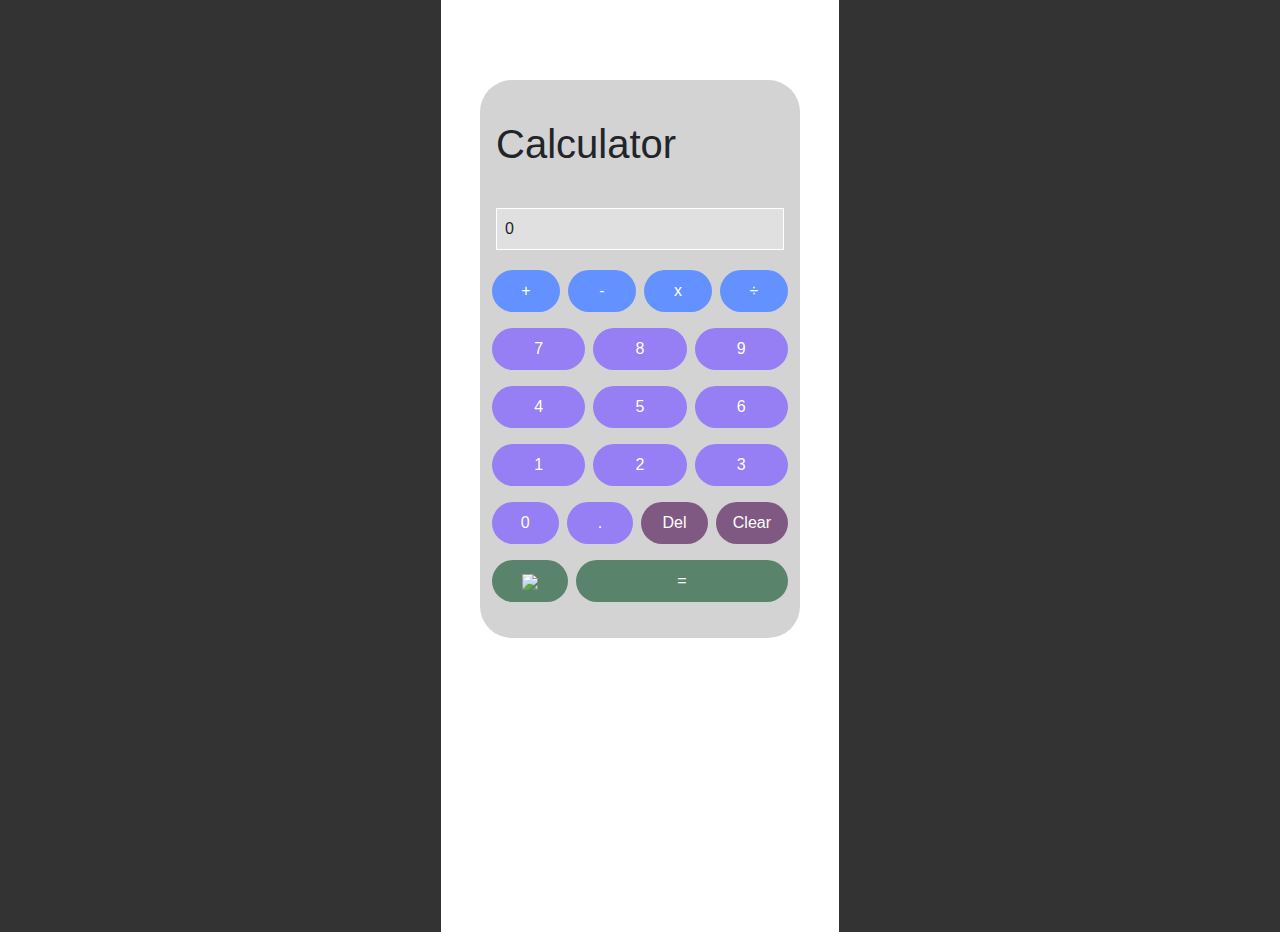
==== calculator.html @ 0e1d43fc "fixing history button" ====
<!DOCTYPE html>
<html lang="en">
<head>
    <meta charset="UTF-8">
    <meta name="viewport" content="width=device-width, initial-scale=1.0">
    <link href="https://cdn.jsdelivr.net/npm/bootstrap@5.3.3/dist/css/bootstrap.min.css" rel="stylesheet" integrity="sha384-QWTKZyjpPEjISv5WaRU9OFeRpok6YctnYmDr5pNlyT2bRjXh0JMhjY6hW+ALEwIH" crossorigin="anonymous">
    <link rel="stylesheet" href="/css/calculator.css">
    <title>Currency Exchange</title>
</head>
    <body class="home">
        <div class="frame">
            

            <div class="calculator_container mt-5">
                <div class="calculator_inner_container mx-auto">
                    <h1>Calculator</h1>
        
                    <!-- display history  -->
                    <div id="history-display" class="d-none"></div>
        
                    <!-- calculator number display -->
                    <div class="calculator__display mb-3 p-2" id="display">0</div>
        
                    <!-- calculator keys -->
                    <div class="calculator__keys row px-1">
                        <div class="col">
                            <div class="row mb-2">
                                <button class="col btn key--operator" data-action="add">+</button>
                                <button class="col btn key--operator" data-action="subtract">-</button>
                                <button class="col btn key--operator" data-action="multiply">x</button>
                                <button class="col btn key--operator" data-action="divide">÷</button>
                            </div>
                            <div class="row mb-2">
                                <button class="col key--number btn">7</button>
                                <button class="col key--number btn">8</button>
                                <button class="col key--number btn">9</button>
                            </div>
                            <div class="row mb-2">
                                <button class="col key--number btn">4</button>
                                <button class="col key--number btn">5</button>
                                <button class="col key--number btn">6</button>
                            </div>
                            <div class="row mb-2">
                                <button class="col key--number btn">1</button>
                                <button class="col key--number btn">2</button>
                                <button class="col key--number btn">3</button>
                            </div>
                            <div class="row mb-2">
                                <button class="col key--number btn">0</button>
                                <button class="col key--number btn" data-action="decimal">.</button>
                                <button class="col key--delete btn" data-action="delete">Del</button>
                                <button class="col key--delete btn" data-action="clear">Clear</button>
                            </div>
                            <div class="row bottom-row">
                                    <button class="col-3 btn key--history" data-action="showHistory"><img src="/images/history.svg"/></button>
                                    <button class="col btn key--equal" data-action="calculate">=</button>
                            </div>
                        </div>
                    </div>
                </div>
            </div>
        </div>
        <script src="https://cdn.jsdelivr.net/npm/bootstrap@5.3.3/dist/js/bootstrap.bundle.min.js" integrity="sha384-YvpcrYf0tY3lHB60NNkmXc5s9fDVZLESaAA55NDzOxhy9GkcIdslK1eN7N6jIeHz" crossorigin="anonymous"></script>
    <script src="scripts/calculator.js"></script>
    </body>
</html>
---- css/calculator.css ----
body {
    font-family: sans-serif;
    background-color: #333;
    margin: 0;
}

.frame {
    display: flex;
    flex-direction: column;
    align-items: center;
    width: 398px;
    height: 932px;
    background-color: white;
    margin: auto;
    gap: 32px;
    padding: 32px;
}

h1 {
    margin: 1em 0 1em;
}

.calculator_container {
    background-color: lightgray;
    width: 20em;
    border-radius: 2em;
}

.calculator_inner_container {
    max-width: 18em;
}

#display {
    border: 1.2px solid white;
    background-color: rgba(225, 225, 225, 0.9);
}

/* only shows when history button is clicked */
#history-display {
    background-color: rgba(89, 131, 107, 0.5);
    margin-bottom: 0.4em;
    padding: 0 0.5em;
}

.calculator__keys button {
    margin: 0.25rem;
    padding: 0.5rem 1rem; 
    border-radius: 20em;
}

.key--operator {
    background-color: #6391FF;
    color: white;
}

.key--operator :hover {
    background-color: #5a85e7;
    color: white;
}

.key--number {
    background-color: #967EF5;
    color: white;
}

.key--history, 
.key--equal {
    background-color: #59836B;
    color: white;
}

.key--history img {
    width: 1.5em;
    object-fit: contain;
}

.key--delete {
    background-color: #805983;
    color: white;
}

.bottom-row {
    display: flex;
    flex-direction: row;
    margin-bottom: 2em;
}
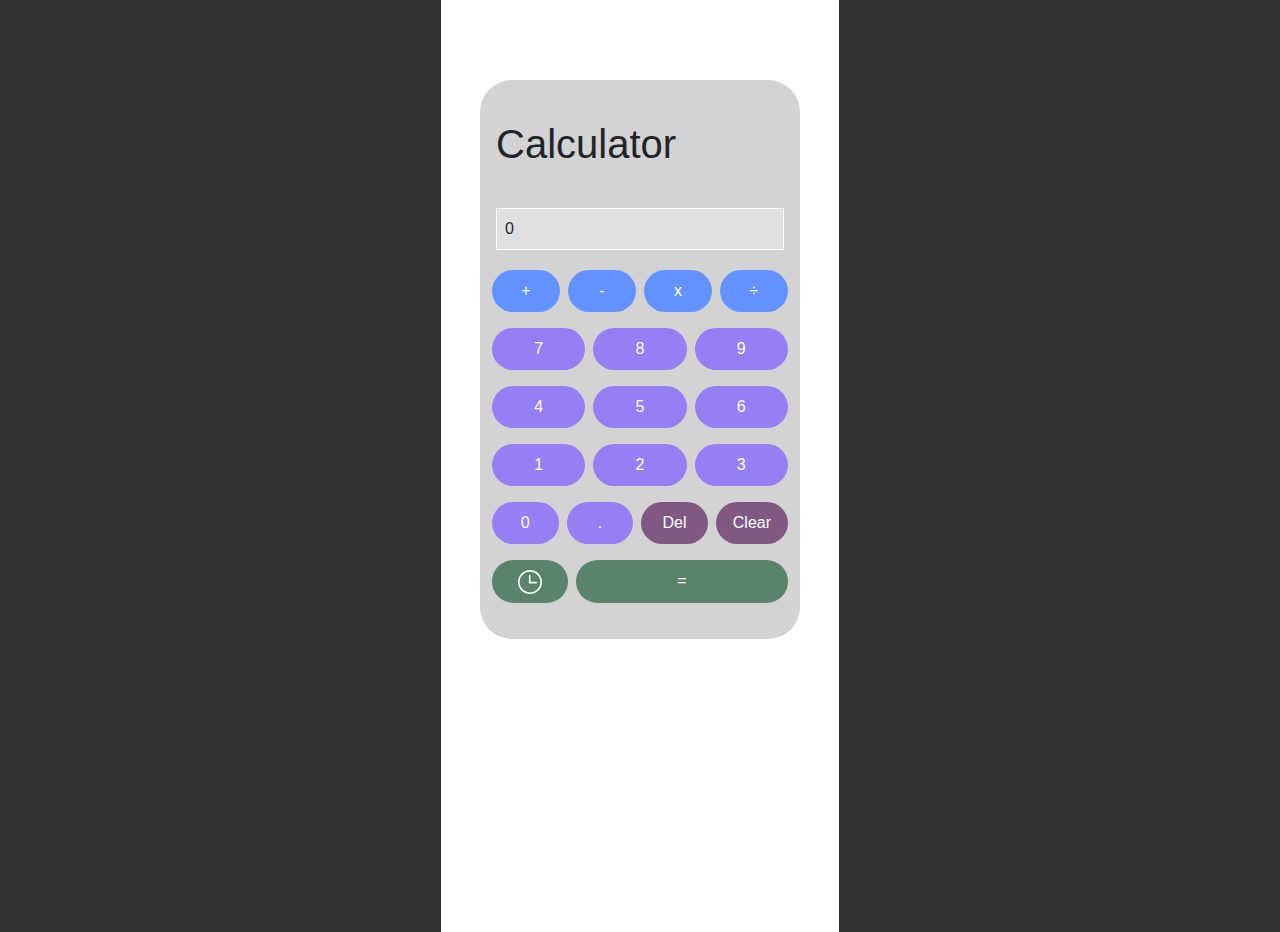
==== commit e95d03c6: "adding history image" ====
--- a/calculator.html
+++ b/calculator.html
@@ -9,7 +9,8 @@
 </head>
     <body class="home">
         <div class="frame">
-            
+
+            <!-- add currency converter here and make the display number go in the converter -->
 
             <div class="calculator_container mt-5">
                 <div class="calculator_inner_container mx-auto">
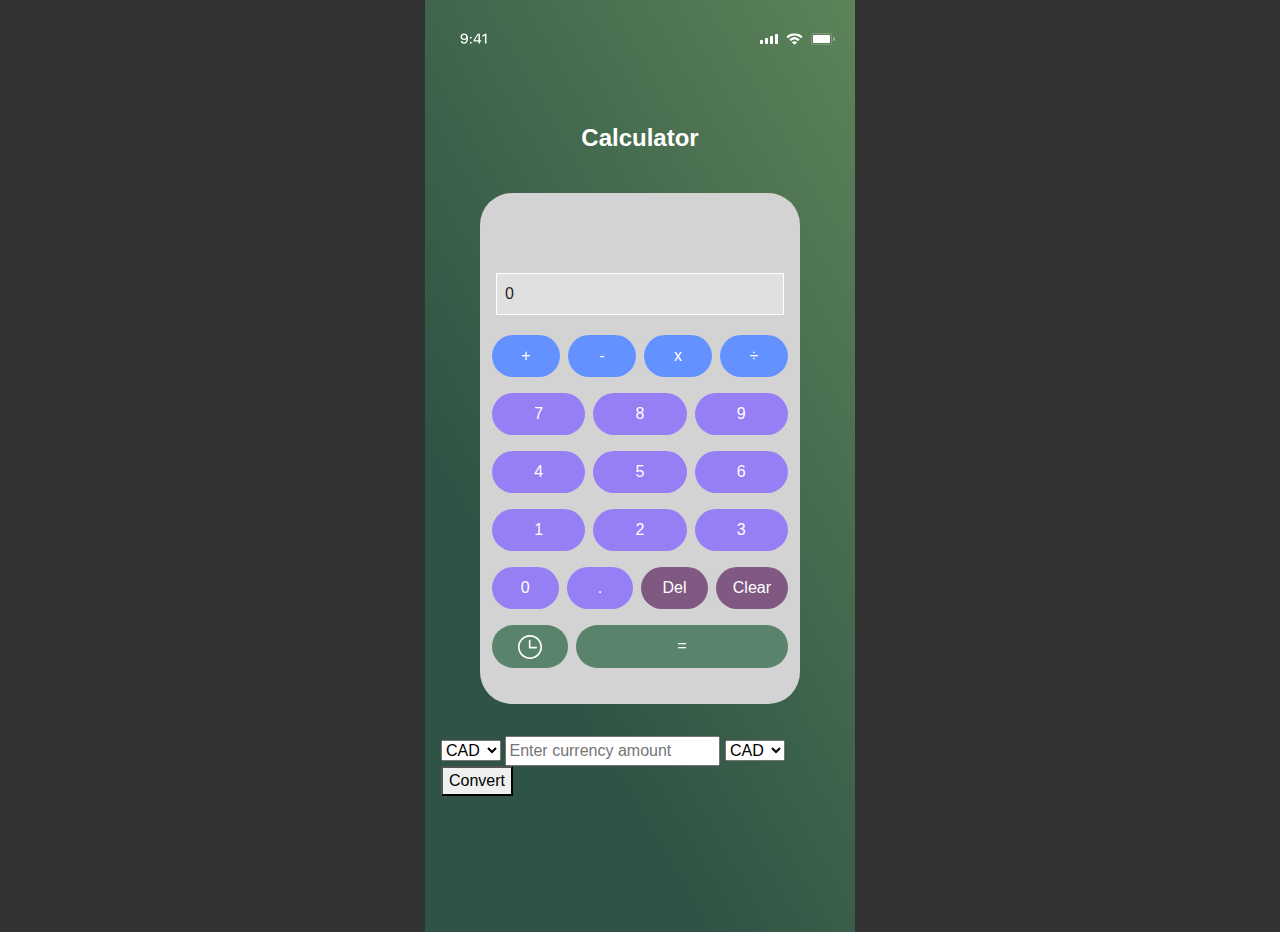
==== commit 57142856: "adding converter to calculator page" ====
--- a/calculator.html
+++ b/calculator.html
@@ -9,12 +9,14 @@
 </head>
     <body class="home">
         <div class="frame">
+            <div class="top-bar">
+                <img src="./images/iphone-top-bar.svg" alt="top-bar">
+            </div>
 
-            <!-- add currency converter here and make the display number go in the converter -->
-
-            <div class="calculator_container mt-5">
+            <!-- calculator -->
+            <h1>Calculator</h1>
+            <div class="calculator_container">
                 <div class="calculator_inner_container mx-auto">
-                    <h1>Calculator</h1>
         
                     <!-- display history  -->
                     <div id="history-display" class="d-none"></div>
@@ -60,8 +62,91 @@
                     </div>
                 </div>
             </div>
+
+            <!-- currency converter -->
+
+            <div class="converter">
+                <form class="inputCurrency">
+                    <select>
+                        <option>CAD</option>
+                        <option>USD</option>
+                        <option>AUD</option>
+                        <option>BGN</option>
+                        <option>BRL</option>
+                        <option>CHF</option>
+                        <option>CNY</option>
+                        <option>CZK</option>
+                        <option>DKK</option>
+                        <option>EUR</option>
+                        <option>GBP</option>
+                        <option>HKD</option>
+                        <option>HUF</option>
+                        <option>IDR</option>
+                        <option>ILS</option>
+                        <option>INR</option>
+                        <option>ISK</option>
+                        <option>JPY</option>
+                        <option>KRW</option>
+                        <option>MXN</option>
+                        <option>MYR</option>
+                        <option>NOK</option>
+                        <option>NZD</option>
+                        <option>PHP</option>
+                        <option>PLN</option>
+                        <option>RON</option>
+                        <option>SEK</option>
+                        <option>SGD</option>
+                        <option>THB</option>
+                        <option>TRY</option>
+                        <option>USD</option>
+                        <option>ZAR</option>
+                    </select>
+                    <input type="text" placeholder="Enter currency amount" id="currency-amount"/>
+                    <select id="currency-options">
+                        <option>CAD</option>
+                        <option>USD</option>
+                        <option>AUD</option>
+                        <option>BGN</option>
+                        <option>BRL</option>
+                        <option>CHF</option>
+                        <option>CNY</option>
+                        <option>CZK</option>
+                        <option>DKK</option>
+                        <option>EUR</option>
+                        <option>GBP</option>
+                        <option>HKD</option>
+                        <option>HUF</option>
+                        <option>IDR</option>
+                        <option>ILS</option>
+                        <option>INR</option>
+                        <option>ISK</option>
+                        <option>JPY</option>
+                        <option>KRW</option>
+                        <option>MXN</option>
+                        <option>MYR</option>
+                        <option>NOK</option>
+                        <option>NZD</option>
+                        <option>PHP</option>
+                        <option>PLN</option>
+                        <option>RON</option>
+                        <option>SEK</option>
+                        <option>SGD</option>
+                        <option>THB</option>
+                        <option>TRY</option>
+                        <option>USD</option>
+                        <option>ZAR</option>
+                    </select>
+                    <button id="add" type="button">Convert</button>
+                </form>
+                <div class="dashboard">
+                    <table class="currency-table">
+
+                    </table>
+                </div>
+            </div>
         </div>
         <script src="https://cdn.jsdelivr.net/npm/bootstrap@5.3.3/dist/js/bootstrap.bundle.min.js" integrity="sha384-YvpcrYf0tY3lHB60NNkmXc5s9fDVZLESaAA55NDzOxhy9GkcIdslK1eN7N6jIeHz" crossorigin="anonymous"></script>
-    <script src="scripts/calculator.js"></script>
+        <script src="scripts/calculator.js"></script>
+        <script src="./scripts/script.js"></script>
     </body>
 </html>--- a/css/calculator.css
+++ b/css/calculator.css
@@ -8,22 +8,28 @@
     display: flex;
     flex-direction: column;
     align-items: center;
-    width: 398px;
-    height: 932px;
-    background-color: white;
+    width: 430px;
+    min-height: 932px;
+    background: linear-gradient(60deg, #2F5445 30%, #5C8359 100%);
     margin: auto;
     gap: 32px;
-    padding: 32px;
+    padding: 16px;
+    box-sizing: border-box;
 }
 
 h1 {
-    margin: 1em 0 1em;
+    margin-top: 1.25em;
+    font-family:'work sans', sans-serif;
+    font-weight: 600;
+    color: white;
+    font-size: 1.5em;
 }
 
 .calculator_container {
     background-color: lightgray;
     width: 20em;
     border-radius: 2em;
+    padding-top: 5em;
 }
 
 .calculator_inner_container {
@@ -83,4 +89,6 @@
     display: flex;
     flex-direction: row;
     margin-bottom: 2em;
-}+}
+
+/* converter */
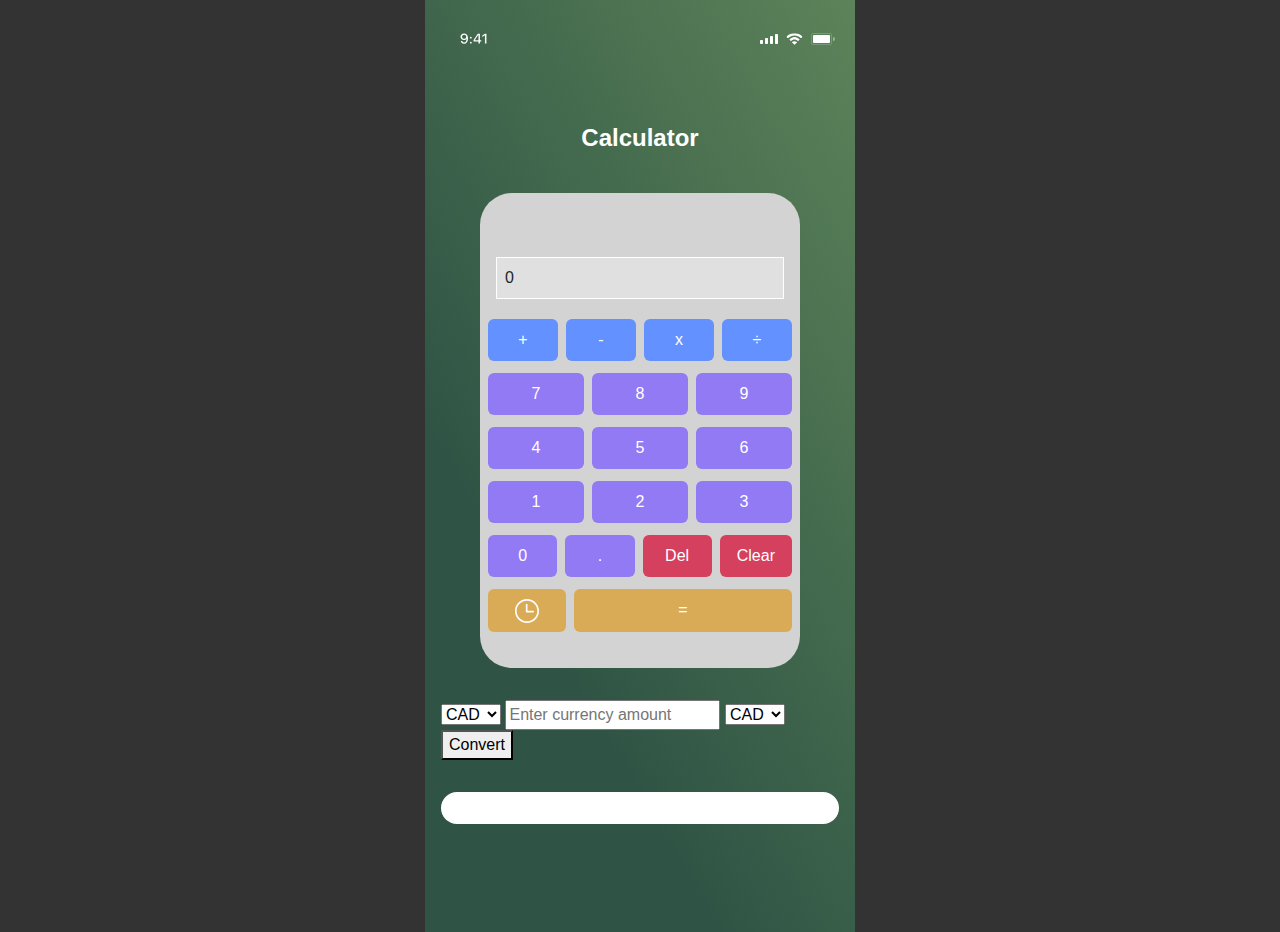
==== commit d19fa323: "adding converter to calculator page" ====
--- a/calculator.html
+++ b/calculator.html
@@ -25,30 +25,30 @@
                     <div class="calculator__display mb-3 p-2" id="display">0</div>
         
                     <!-- calculator keys -->
-                    <div class="calculator__keys row px-1">
+                    <div class="calculator__keys row">
                         <div class="col">
-                            <div class="row mb-2">
+                            <div class="row mb-1">
                                 <button class="col btn key--operator" data-action="add">+</button>
                                 <button class="col btn key--operator" data-action="subtract">-</button>
                                 <button class="col btn key--operator" data-action="multiply">x</button>
                                 <button class="col btn key--operator" data-action="divide">÷</button>
                             </div>
-                            <div class="row mb-2">
+                            <div class="row mb-1">
                                 <button class="col key--number btn">7</button>
                                 <button class="col key--number btn">8</button>
                                 <button class="col key--number btn">9</button>
                             </div>
-                            <div class="row mb-2">
+                            <div class="row mb-1">
                                 <button class="col key--number btn">4</button>
                                 <button class="col key--number btn">5</button>
                                 <button class="col key--number btn">6</button>
                             </div>
-                            <div class="row mb-2">
+                            <div class="row mb-1">
                                 <button class="col key--number btn">1</button>
                                 <button class="col key--number btn">2</button>
                                 <button class="col key--number btn">3</button>
                             </div>
-                            <div class="row mb-2">
+                            <div class="row mb-1">
                                 <button class="col key--number btn">0</button>
                                 <button class="col key--number btn" data-action="decimal">.</button>
                                 <button class="col key--delete btn" data-action="delete">Del</button>
--- a/css/calculator.css
+++ b/css/calculator.css
@@ -29,7 +29,7 @@
     background-color: lightgray;
     width: 20em;
     border-radius: 2em;
-    padding-top: 5em;
+    padding-top: 4em;
 }
 
 .calculator_inner_container {
@@ -51,7 +51,7 @@
 .calculator__keys button {
     margin: 0.25rem;
     padding: 0.5rem 1rem; 
-    border-radius: 20em;
+    /* border-radius: 20em; */
 }
 
 .key--operator {
@@ -65,13 +65,13 @@
 }
 
 .key--number {
-    background-color: #967EF5;
+    background-color: #937AF5;
     color: white;
 }
 
 .key--history, 
 .key--equal {
-    background-color: #59836B;
+    background-color: #D9AB56;
     color: white;
 }
 
@@ -81,7 +81,7 @@
 }
 
 .key--delete {
-    background-color: #805983;
+    background-color: #d5405e;
     color: white;
 }
 
@@ -92,3 +92,24 @@
 }
 
 /* converter */
+
+.dashboard {
+    margin-top: 2em;
+    padding: 1em;
+    background-color: #ffffff;
+    border-radius: 24px;
+}
+
+.dashboard, .dashboard table {
+    width: 100%;
+}
+
+.dashboard tr {
+    display: flex;
+    flex-flow: row;
+    justify-content: space-between;
+    border-bottom: solid 1px #DBE2EE;
+    padding: 1em;
+}
+
+
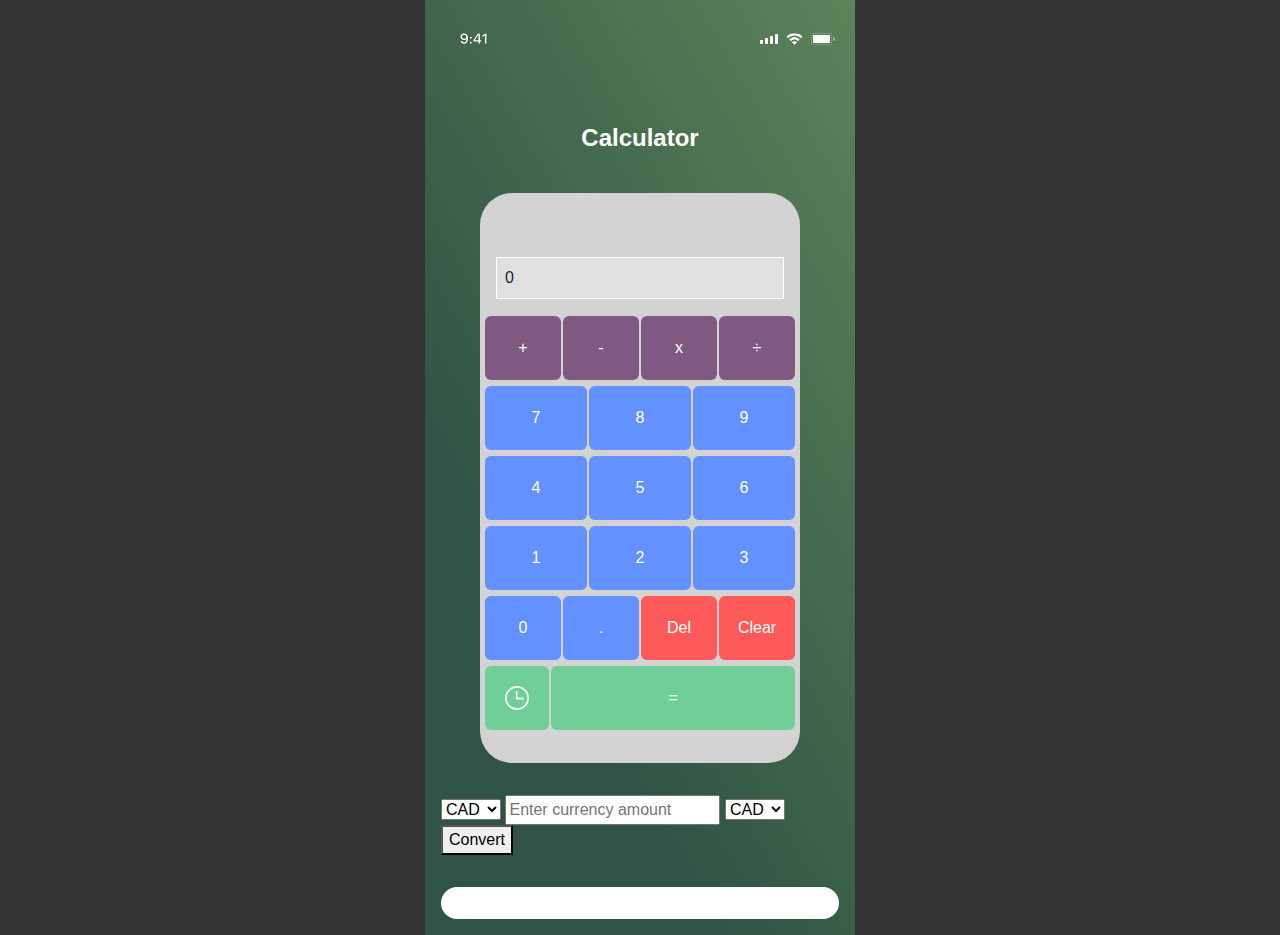
==== commit 6ca3eabc: "adding swiping to the calc page" ====
--- a/calculator.html
+++ b/calculator.html
@@ -148,5 +148,6 @@
         <script src="https://cdn.jsdelivr.net/npm/bootstrap@5.3.3/dist/js/bootstrap.bundle.min.js" integrity="sha384-YvpcrYf0tY3lHB60NNkmXc5s9fDVZLESaAA55NDzOxhy9GkcIdslK1eN7N6jIeHz" crossorigin="anonymous"></script>
         <script src="scripts/calculator.js"></script>
         <script src="./scripts/script.js"></script>
+        <script src="scripts/swipe.js"></script>
     </body>
 </html>--- a/css/calculator.css
+++ b/css/calculator.css
@@ -49,13 +49,14 @@
 }
 
 .calculator__keys button {
-    margin: 0.25rem;
-    padding: 0.5rem 1rem; 
+    margin: 1px;
+    width: 4em;
+    height: 4em;
     /* border-radius: 20em; */
 }
 
 .key--operator {
-    background-color: #6391FF;
+    background-color: #805983;
     color: white;
 }
 
@@ -65,13 +66,13 @@
 }
 
 .key--number {
-    background-color: #937AF5;
+    background-color: #6391FF;
     color: white;
 }
 
 .key--history, 
 .key--equal {
-    background-color: #D9AB56;
+    background-color: #6FCF97;
     color: white;
 }
 
@@ -81,7 +82,7 @@
 }
 
 .key--delete {
-    background-color: #d5405e;
+    background-color: #FF5A5A;
     color: white;
 }
 
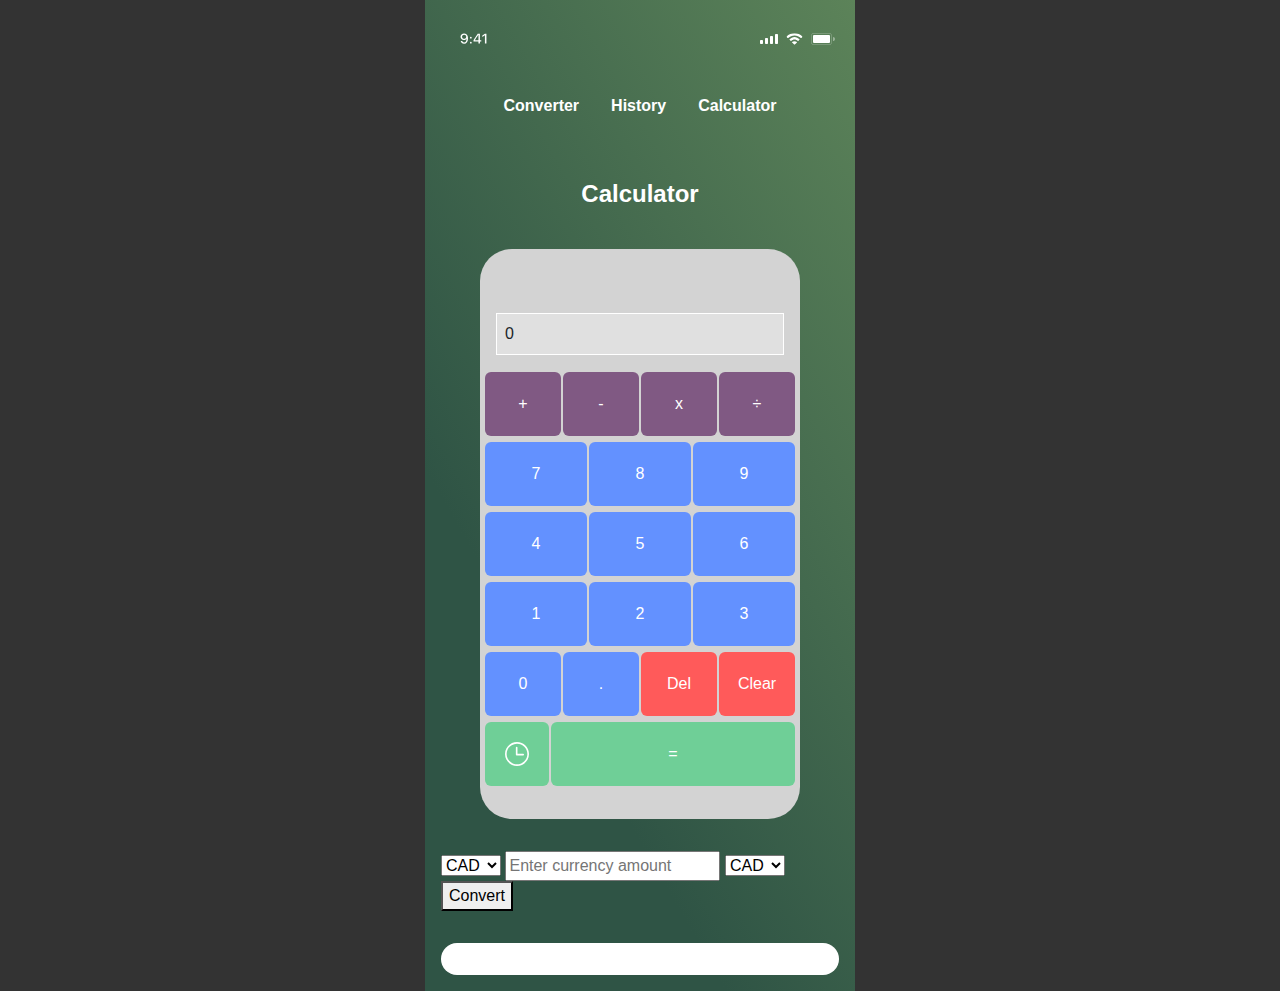
==== commit ee055dc8: "nav" ====
--- a/calculator.html
+++ b/calculator.html
@@ -12,7 +12,11 @@
             <div class="top-bar">
                 <img src="./images/iphone-top-bar.svg" alt="top-bar">
             </div>
-
+            <div class="nav">
+                <a href="/index.html">Converter</a>
+                <a href="/Historical.html">History</a>
+                <a href="/calculator.html">Calculator</a>
+            </div>
             <!-- calculator -->
             <h1>Calculator</h1>
             <div class="calculator_container">
--- a/css/calculator.css
+++ b/css/calculator.css
@@ -113,4 +113,20 @@
     padding: 1em;
 }
 
+.nav {
+    display: flex;
+    flex-flow: row;
+    justify-content: center;
+    align-items: center;
+    gap: 32px;
+}
 
+.nav a {
+    text-decoration: none;
+    color: white;
+    font-weight: bold;
+}
+
+.nav a:visited {
+    color: white;
+}
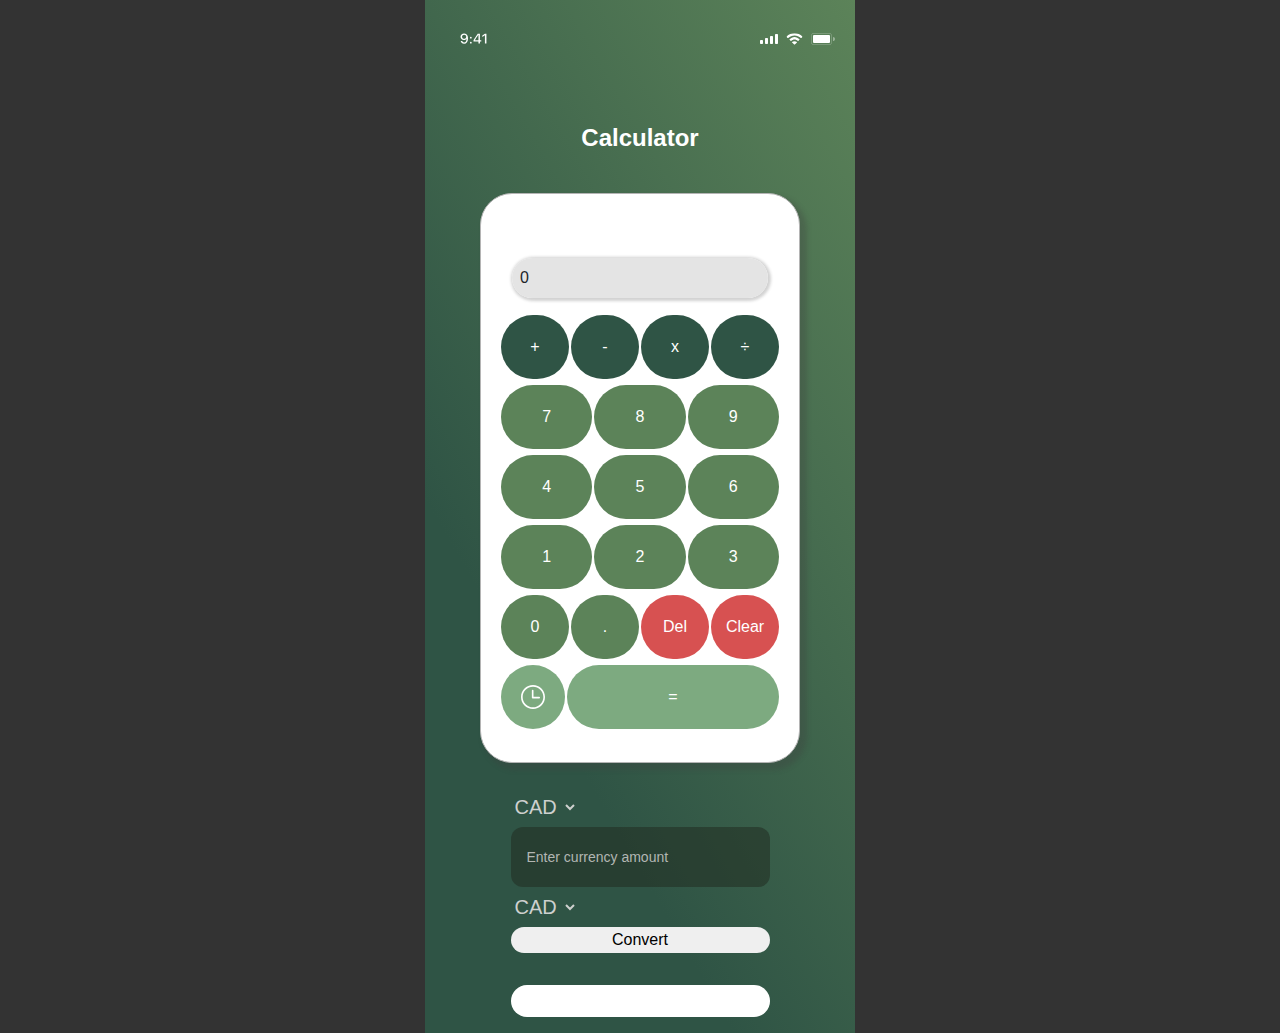
==== commit d38b289b: "fixing calc buttons" ====
--- a/calculator.html
+++ b/calculator.html
@@ -12,18 +12,14 @@
             <div class="top-bar">
                 <img src="./images/iphone-top-bar.svg" alt="top-bar">
             </div>
-            <div class="nav">
-                <a href="/index.html">Converter</a>
-                <a href="/Historical.html">History</a>
-                <a href="/calculator.html">Calculator</a>
-            </div>
+
             <!-- calculator -->
             <h1>Calculator</h1>
             <div class="calculator_container">
                 <div class="calculator_inner_container mx-auto">
         
                     <!-- display history  -->
-                    <div id="history-display" class="d-none"></div>
+                    <div id="history-display" class="d-none">History:</div>
         
                     <!-- calculator number display -->
                     <div class="calculator__display mb-3 p-2" id="display">0</div>
@@ -152,6 +148,5 @@
         <script src="https://cdn.jsdelivr.net/npm/bootstrap@5.3.3/dist/js/bootstrap.bundle.min.js" integrity="sha384-YvpcrYf0tY3lHB60NNkmXc5s9fDVZLESaAA55NDzOxhy9GkcIdslK1eN7N6jIeHz" crossorigin="anonymous"></script>
         <script src="scripts/calculator.js"></script>
         <script src="./scripts/script.js"></script>
-        <script src="scripts/swipe.js"></script>
     </body>
 </html>--- a/css/calculator.css
+++ b/css/calculator.css
@@ -26,19 +26,24 @@
 }
 
 .calculator_container {
-    background-color: lightgray;
+    background-color: white;
     width: 20em;
     border-radius: 2em;
     padding-top: 4em;
+    box-shadow: 5px 5px 5px 2px rgba(63, 63, 63, 0.3);
+    border: 1px solid #b4b4b4;
 }
 
 .calculator_inner_container {
     max-width: 18em;
+    padding: 0 1em 0 1em;
+    font-family: 'work sans', sans-serif;
 }
 
 #display {
-    border: 1.2px solid white;
     background-color: rgba(225, 225, 225, 0.9);
+    border-radius: 2em;
+    box-shadow: 1px 1px 3px 2px rgba(29, 28, 28, 0.2);
 }
 
 /* only shows when history button is clicked */
@@ -46,33 +51,48 @@
     background-color: rgba(89, 131, 107, 0.5);
     margin-bottom: 0.4em;
     padding: 0 0.5em;
+    border-radius: 2em;
+    color: gray;
 }
+
 
 .calculator__keys button {
     margin: 1px;
     width: 4em;
     height: 4em;
-    /* border-radius: 20em; */
+    border-radius: 20em;
 }
 
 .key--operator {
-    background-color: #805983;
+    background-color: #2F5445;
     color: white;
 }
 
-.key--operator :hover {
-    background-color: #5a85e7;
+.key--operator:hover{
+    background-color: #5b756b;
     color: white;
 }
 
+
 .key--number {
-    background-color: #6391FF;
+    background-color: #5C8359;
+    color: white;
+}
+
+.key--number:hover {
+    background-color: #8ea88d;
     color: white;
 }
 
 .key--history, 
 .key--equal {
-    background-color: #6FCF97;
+    background-color: #7DAA80;
+    color: white;
+}
+
+.key--history:hover, 
+.key--equal:hover {
+    background-color: #94ab95;
     color: white;
 }
 
@@ -82,7 +102,12 @@
 }
 
 .key--delete {
-    background-color: #FF5A5A;
+    background-color: #d75151;
+    color: white;
+}
+
+.key--delete:hover {
+    background-color: #e49898;
     color: white;
 }
 
@@ -93,6 +118,51 @@
 }
 
 /* converter */
+
+.inputCurrency {
+    display: flex;
+    flex-flow: column;
+    gap: 8px;
+    width: 100%;
+}
+
+.inputCurrency select {
+    width: fit-content;
+    background: transparent;
+    border: none;
+    font-size: 20px;
+    font-family: 'work sans', sans-serif;
+    font-weight: 500;
+    color: #CED0CE;
+}
+
+.inputCurrency input {
+    border: none;
+    background-color: rgba(35, 49, 37, 0.6);
+    border-radius: 12px;
+    padding-left: 16px;
+    height: 60px;
+    color: white;
+    font-size: 18px;
+    font-family: 'work sans', sans-serif;
+    font-weight: 600;
+}
+
+.inputCurrency input::placeholder {
+    color: #B2B6B3; 
+    font-size: 14px;
+    font-family: 'work sans', sans-serif;
+    font-weight: 400;
+}
+
+.inputCurrency select:focus {
+    outline: none;
+}
+
+
+.dashboard, .dashboard table {
+    width: 100%;
+}
 
 .dashboard {
     margin-top: 2em;
@@ -113,20 +183,15 @@
     padding: 1em;
 }
 
-.nav {
-    display: flex;
-    flex-flow: row;
-    justify-content: center;
-    align-items: center;
-    gap: 32px;
+form button {
+    border: none;
+    border-radius: 2em;
+    font-family: 'work sans', sans-serif;
+    background-color: #EFEFEF;
 }
 
-.nav a {
-    text-decoration: none;
+form button:hover {
+    background-color: #b1b1b1;
     color: white;
-    font-weight: bold;
 }
 
-.nav a:visited {
-    color: white;
-}
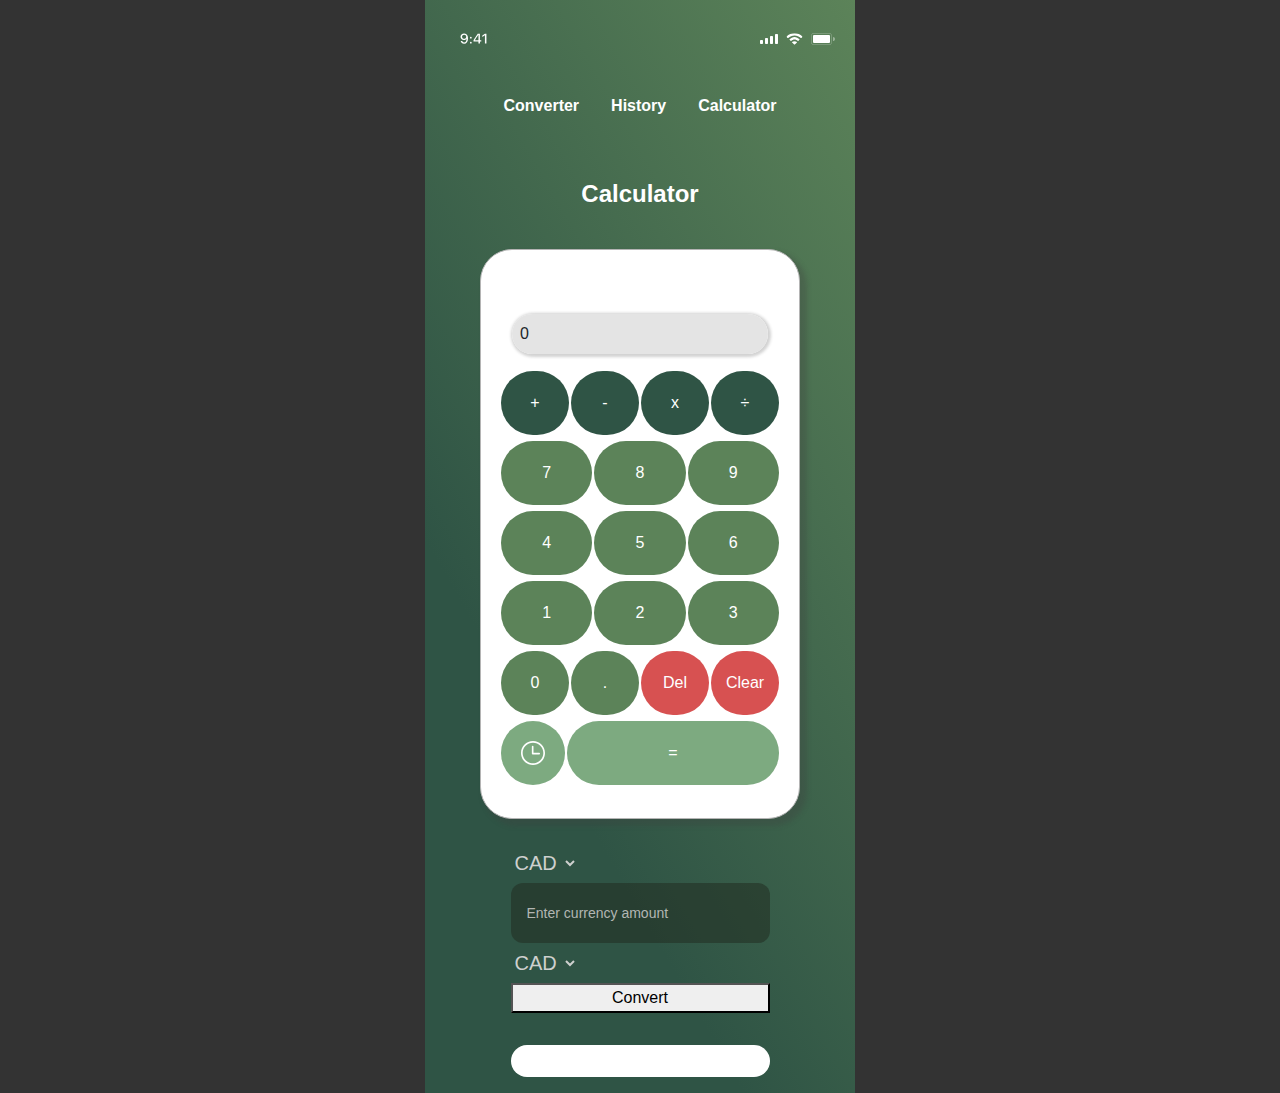
==== commit 776b0892: "Merge remote-tracking branch 'refs/remotes/origin/main'" ====
--- a/calculator.html
+++ b/calculator.html
@@ -12,7 +12,11 @@
             <div class="top-bar">
                 <img src="./images/iphone-top-bar.svg" alt="top-bar">
             </div>
-
+            <div class="nav">
+                <a href="/index.html">Converter</a>
+                <a href="/Historical.html">History</a>
+                <a href="/calculator.html">Calculator</a>
+            </div>
             <!-- calculator -->
             <h1>Calculator</h1>
             <div class="calculator_container">
@@ -148,5 +152,6 @@
         <script src="https://cdn.jsdelivr.net/npm/bootstrap@5.3.3/dist/js/bootstrap.bundle.min.js" integrity="sha384-YvpcrYf0tY3lHB60NNkmXc5s9fDVZLESaAA55NDzOxhy9GkcIdslK1eN7N6jIeHz" crossorigin="anonymous"></script>
         <script src="scripts/calculator.js"></script>
         <script src="./scripts/script.js"></script>
+        <script src="scripts/swipe.js"></script>
     </body>
 </html>--- a/css/calculator.css
+++ b/css/calculator.css
@@ -183,15 +183,20 @@
     padding: 1em;
 }
 
-form button {
-    border: none;
-    border-radius: 2em;
-    font-family: 'work sans', sans-serif;
-    background-color: #EFEFEF;
-}
-
-form button:hover {
-    background-color: #b1b1b1;
-    color: white;
-}
-
+.nav {
+    display: flex;
+    flex-flow: row;
+    justify-content: center;
+    align-items: center;
+    gap: 32px;
+}
+
+.nav a {
+    text-decoration: none;
+    color: white;
+    font-weight: bold;
+}
+
+.nav a:visited {
+    color: white;
+}
